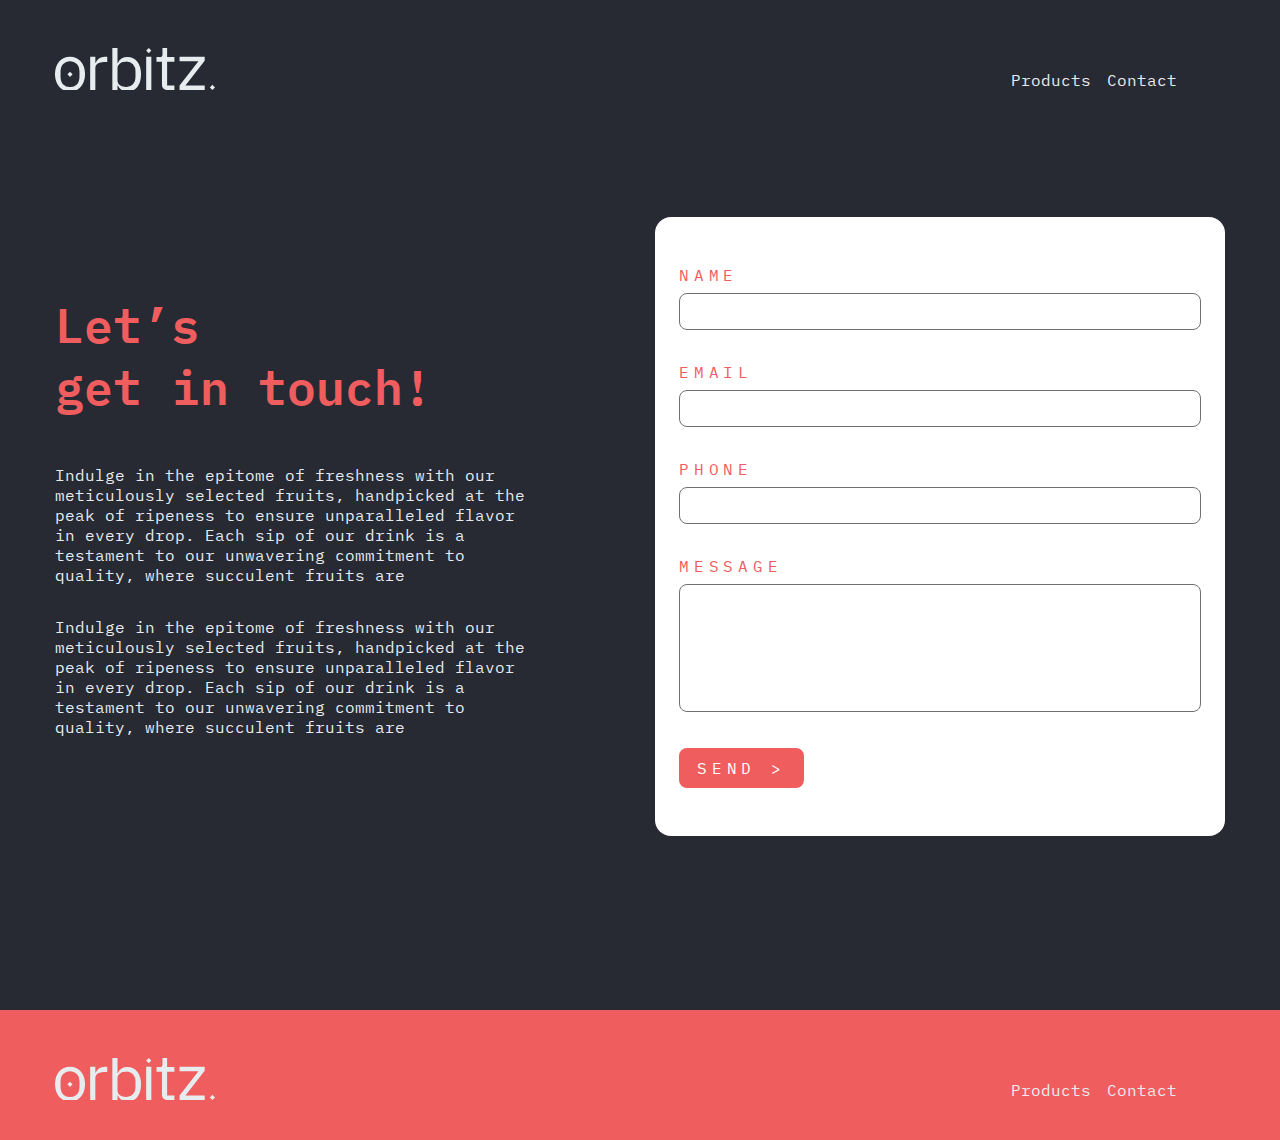
==== contact.html @ cf097d6d "finish html&css for desktop" ====
<!DOCTYPE html>
<html lang="en">

<head>
    <meta charset="UTF-8">
    <meta name="viewport" content="width=device-width, initial-scale=1.0">
    <link rel="stylesheet" href="css/main.css">
    <link rel="stylesheet" href="css/grid.css">
    <link rel="preconnect" href="https://fonts.googleapis.com">
    <link rel="preconnect" href="https://fonts.gstatic.com" crossorigin>
    <link
        href="https://fonts.googleapis.com/css2?family=IBM+Plex+Mono:ital,wght@0,100;0,200;0,300;0,400;0,500;0,600;0,700;1,100;1,200;1,300;1,400;1,500;1,600;1,700&family=Mooli&family=Poppins:ital,wght@0,100;0,200;0,300;0,400;0,500;0,600;0,700;0,800;0,900;1,100;1,200;1,300;1,400;1,500;1,600;1,700;1,800;1,900&display=swap"
        rel="stylesheet">
    <link rel="preconnect" href="https://fonts.googleapis.com">
    <link rel="preconnect" href="https://fonts.gstatic.com" crossorigin>
    <link
        href="https://fonts.googleapis.com/css2?family=IBM+Plex+Mono:ital,wght@0,100;0,200;0,300;0,400;0,500;0,600;0,700;1,100;1,200;1,300;1,400;1,500;1,600;1,700&family=Mooli&family=Poppins:ital,wght@0,100;0,200;0,300;0,400;0,500;0,600;0,700;0,800;0,900;1,100;1,200;1,300;1,400;1,500;1,600;1,700;1,800;1,900&display=swap"
        rel="stylesheet">
    <title>Contact</title>
</head>

<body>
    <div>
        <header id="main-header-product">
            <div class="grid-con">
                <div id="logo" class="l-col-span-full l-col-start-1 l-col-end-4">
                    <a href="index.html"><img src="img/logo.svg" alt="logo"></a>
                </div>

                <nav id="main-nav" class="l-col-span-full l-col-start-10 l-col-end-13">
                    <div id="burger-con">
                        <ul>
                            <li>
                                <a href="product.html" class="menu">Products</a>
                            </li>

                            <li>
                                <a href="contact.html" class="menu">Contact</a>
                            </li>
                        </ul>
                    </div>
                </nav>
            </div>
        </header>
    </div>

    <section id="contact-des">
        <div class="grid-con">
            <h2 class="l-col-start-1 l-col-end-6" id="contact-page-head">Let’s<br>
                get in touch!</h2>

            <p class="l-col-start-1 l-col-end-6 contact-page-des">
                Indulge in the epitome of freshness with our meticulously selected fruits, handpicked at the peak of
                ripeness to ensure unparalleled flavor in every drop. Each sip of our drink is a testament to our
                unwavering commitment to quality, where succulent fruits are
            </p>

            <p class="l-col-start-1 l-col-end-6 contact-page-des">
                Indulge in the epitome of freshness with our meticulously selected fruits, handpicked at the peak of
                ripeness to ensure unparalleled flavor in every drop. Each sip of our drink is a testament to our
                unwavering commitment to quality, where succulent fruits are
            </p>

            <div class="l-col-start-7 l-col-end-13" id="contact-form-contact">
                <form>
                    <div>
                        <label for="name">Name</label>
                        <input type="text" id="name" name="name" required>
                    </div>

                    <div>
                        <label for="email">Email</label>
                        <input type="email" id="email" name="email" required>
                    </div>

                    <div>
                        <label for="phone">Phone</label>
                        <input type="phone" id="phone" name="phone" required>
                    </div>

                    <div>
                        <label for="message">Message</label>
                        <textarea type="message" id="message" name="message" required></textarea>
                    </div>
                    <button type="submit" class="animate-button">
                        Send >
                    </button>
                </form>
            </div>
        </div>
    </section>

    <footer>
        <div id="footer" class="grid-con">
            <div id="logo" class="l-col-span-full l-col-start-1 l-col-end-4">
                <a href="index.html"><img src="img/logo.svg" alt="logo"></a>
            </div>

            <nav id="main-nav" class="l-col-start-10 l-col-end-13">
                <div id="burger-con">
                    <ul>
                        <li>
                            <a href="product.html" class="menu">Products</a>
                        </li>

                        <li>
                            <a href="contact.html" class="menu">Contact</a>
                        </li>
                    </ul>
                </div>
            </nav>
        </div>
    </footer>
</body>
<script src="js/main.js"></script>

</html>
---- css/main.css ----
:root {
    --main-orange: #F05D5E;
    --light-blue: #E7ECEF;
    --bg-black: #272933;
    --white: #ffffff;
}

h1 {
    font: normal var(--unnamed-font-weight-600) var(--unnamed-font-size-128)/128px var(--unnamed-font-family-poppins);
    letter-spacing: var(--unnamed-character-spacing-0);
    color: var(--bg-black);
    text-align: center;
    font: normal 400 128px/128px Poppins;
    letter-spacing: 0px;
    text-transform: uppercase;
}

.italic-bold {
    font: italic normal var(--unnamed-font-weight-600) var(--unnamed-font-size-128)/128px var(--unnamed-font-family-poppins);
    letter-spacing: var(--unnamed-character-spacing-0);
    color: var(--light-blue);
    text-align: center;
    font: italic normal 600 128px/128px Poppins;
    letter-spacing: 0px;
    text-transform: uppercase;
}

h2 {
    text-align: left;
    font: normal normal 600 48px/62px IBM Plex Mono;
    letter-spacing: 0px;
    color: var(--main-orange);
    margin-top: 72px;
}

h3 {
    text-align: left;
    font: normal normal 600 32px/42px IBM Plex Mono;
    letter-spacing: 0px;
    margin-bottom: 24px;
    color: var(--main-orange);
}

h4 {
    text-align: center;
    font: normal normal 400 24px/32px IBM Plex Mono;
    letter-spacing: 0px;
    color: var(--light-blue);
}

h5 {
    text-align: center;
    font: normal normal 400 16px/20px IBM Plex Mono;
    letter-spacing: 4.8px;
    color: var(--light-blue);
    text-transform: uppercase;
}

p {
    text-align: left;
    font: normal normal 400 16px/20px IBM Plex Mono;
    letter-spacing: 0px;
    line-height: 20px;
    color: var(--light-blue);
}

#contact-head {
    text-align: center;
    font: normal normal 600 48px/62px IBM Plex Mono;
    letter-spacing: 0px;
    color: var(--light-blue);
    margin-top: 72px;
    margin-bottom: 24px;
}

#main-nav {
    margin-top: 54px;
    margin-bottom: 24px;
}

#logo {
    margin-top: 48px;
    margin-bottom: 24px;
}

.menu {
    color: var(--light-bg);
    text-align: center;
    font: normal normal normal 16px/20px IBM Plex Mono;
    letter-spacing: 0px;
    color: var(--light-blue);
    text-transform: none;
    margin-left: 16px;
}

#main-header {
   background-color: rgba(255, 255, 255, 0.001);
    /* background-color: rgba(240, 93, 94, 1); */
    margin-bottom: -128px;
    backdrop-filter: blur(8px);
    position: fixed;
    top: 0;
    z-index: 1000;
    width: 100%;
}

footer {
    background-color: var(--main-orange);
}

#footer {
    background-color: var(--main-orange);
     /* background-color: rgba(240, 93, 94, 1); */
     margin-bottom: -128px;
     top: 0;
     z-index: 1000;
     width: 100%;
     justify-content: center;
 }

#main-header-product {
    background-color: var(--bg-black);
    margin-bottom: 72px;
}

ul {
    display: flex;
}

li {
    list-style-type: none;
}

a:link {
    text-decoration: none;
}

a:visited {
    text-decoration: none;
}

a:hover {
    text-decoration: none;
}

a:active {
    text-decoration: none;
}


body {
    background-color: var(--bg-black);
}

#hero {
    background-color: var(--main-orange);
    height: 96vh;
    width: 100vw;
    padding-top: 160px;
}

#hero-text {
    position: relative;
    /* margin-top: 128px; */
    justify-content: center;
    width: 100vw;
}

#hero-img {
    position: absolute;
    margin-top: -192px;
    justify-content: center;
    width: 100vw;
}

/* ============================================== */
/* Card */
/* ============================================== */

#card-lemon {
    border-radius: 16px;
    background-color: rgba(255, 255, 255, 0.5);
    background-position: 0px 98px;
    position: relative;
    height: 286px;
    margin-top: 72px;
    transition: .3s ease-in-out;
}

#card-lemon:hover img {
    transform: scale(1.1);
    transition: .3s ease-in-out;
}

#card-lemon:hover h4 {
    transform: translate3d(0, 10px, 0);
    transition: .3s ease-in-out;
}

#card-lemon2 {
    border-radius: 16px;
    background-color: rgba(255, 255, 255, 0.5);
    background-position: 0px 98px;
    position: relative;
    height: 372px;
    margin-top: 72px;
    justify-content: center; /* Horizontally center the content */
    align-items: center;
}

.card-2 {
    border-radius: 16px;
    background-color: rgba(255, 255, 255, 0.5);
    background-position: 0px 128px;
    position: relative;
    height: 286px;
    margin-top: 72px;
}


.card-products {
    border-radius: 16px;
    background-color: rgba(255, 255, 255, 0.5);
    background-position: 0px 98px;
    position: relative;
    height: 286px;
    margin-top: 72px;

}

#card-lemon img {
    position: absolute;
    margin-top: -100px;
    z-index: 1;
}

#card-lemon2 img {
    position: absolute;
    margin-top: -128px;
    z-index: 1;
}

#card-strawberry {
    border-radius: 16px;
    background-color: rgba(255, 255, 255, 0.5);
}

#card-grape {
    border-radius: 16px;
    background-color: rgba(255, 255, 255, 0.5);
}

.card-head {
    margin-bottom: 32px;
    margin-top: 222px;
}

@media screen and (max-width: 1199px) { 
    .card-head {
        margin-top: 122px;
    }
}

@media screen and (max-width: 767px) {
    
}

.card-head2 {
    margin-top: 232px;
}

.card-product-des {
    text-align: center;
    padding-left: 16px;
    padding-right: 16px;
    margin-top: 24px;
}

.card-head-product {
    margin-bottom: 32px;
    margin-top: 254px;
}

.card-img {
    margin-bottom: 24px;
    margin-top: 24px;
}

/* ============================================== */
/* Contact */
/* ============================================== */

#contact-form-landing {
    border-radius: 16px;
    background-color: #ffffff;
    padding: 48px 24px;
    margin-bottom: 72px;
}

#contact {
    background-color: var(--main-orange);
}

input[type="text"] {
    width: 100%;
    padding: 10px;
    border-radius: 8px;
    border: 1px solid #707070;
    outline: none;
    margin-bottom: 32px;
    margin-top: 8px;
}

input[type="phone"] {
    width: 100%;
    padding: 10px;
    border-radius: 8px;
    border: 1px solid #707070;
    outline: none;
    margin-bottom: 32px;
    margin-top: 8px;
}

input[type="email"] {
    width: 100%;
    padding: 10px;
    border-radius: 8px;
    border: 1px solid #707070;
    outline: none;
    margin-bottom: 32px;
    margin-top: 8px;
}

textarea {
    width: 100%;
    height: 128px;
    padding: 10px;
    border-radius: 8px;
    border: 1px solid #707070;
    outline: none;
    margin-bottom: 32px;
    margin-top: 8px;
    resize: none;
}

label {
    text-align: center;
    font: normal normal 400 16px/20px IBM Plex Mono;
    letter-spacing: 4.8px;
    color: var(--main-orange);
    text-transform: uppercase;
}

#about {
    margin-top: 200px;
    padding-top: 128px;
}

#about-head {
    margin-bottom: 32px;
    margin-top: 128px;
}

#about-des {
    margin-bottom: 48px;
}

#more-products {
    margin-top: 48px;
    margin-bottom: 128px;
}

#see-more {
    margin-top: 48px;
    margin-bottom: 128px;
}

.video {
    border-radius: 16px;
}

#video {
    margin-top: 128px;
    margin-bottom: 128px;
}

#video-head {
    margin-top: 24px;
}

#video-des {
    margin-top: 24px;
}

#blog-head {
    margin-bottom: 32px;
}

.blogs-card {
    height: 350px;
    background-image: url(/img/blog-cover.png);
    border-radius: 16px;
}

.blog-name {
    color: #ffffff;
    text-align: right;
    margin-top: 284px;
    margin-right: 24px;
}

#cta-card {
    padding: 32px 48px;
    background-color: var(--light-blue);
    border-radius: 16px;
    margin-bottom: 128px;
    background-image: url("../img/cta-cans-2.png");
    background-position: center right;
    background-repeat: no-repeat;
}

#cta-head {
    margin-bottom: 16px;
}

#cta-des {
    color: var(--bg-black);
    margin-bottom: 24px;
}

#cta-bg img {
    margin-top: -232px;
    margin-bottom: -1000px;
}

#product-page-head {
    margin-bottom: 72px;
}

#fruit-pic {
    margin-top: 72px;
}

#fruit-des {
    padding: 48px 32px;
    background-color: var(--main-orange);
    border-radius: 16px;
    margin-top: 32px;
    margin-bottom: 128px;
}

#fruit-head {
    text-align: center;
    color: #ffffff;
    margin-bottom: 32px;
}

#fruit-p {
    text-align: center;
}

#contact-des {
    margin-top: -72px;
    margin-bottom: 102px;
}

#contact-page-head {
    margin-top: 163px;
    margin-bottom: 48px;
}

.contact-page-des {
    margin-bottom: 32px;
}

#contact-form-contact {
    border-radius: 16px;
    background-color: #ffffff;
    padding: 48px 24px;
    margin-bottom: 72px;
    margin-top: -400px;
}


.animate-button {
    padding: 8px 16px;
    font-size: 16px;
    font: normal normal 400 16px/20px IBM Plex Mono;
    text-transform: uppercase ;
    letter-spacing: 4.8px;
    background-color: var(--main-orange);
    color: #fff;
    border: 2px solid;
    border-color: var(--main-orange);
    border-radius: 8px;
    cursor: pointer;
    transition: background-color 0.5s ease, padding 0.5s ease;
}

.animate-button:hover {
    padding: 8px 24px;
    font-size: 16px;
    font: normal normal 400 16px/20px IBM Plex Mono;
    text-transform: uppercase ;
    letter-spacing: 4.8px;
    background-color: var(--white);
    color: var(--main-orange);
    border: 2px solid;
    border-color: var(--main-orange);
    border-radius: 8px;
    cursor: pointer;
    transition: background-color 0.5s ease;
}

@keyframes pulse {
    0% { transform: scale(1); }
    50% { transform: scale(1.1); }
    100% { transform: scale(1); }
}

.pulse {
    animation-name: pulse;
    animation-duration: 2s;
    animation-iteration-count: infinite; /* Make the animation repeat infinitely */
}

#products2 {
    margin-top: 72px;
}

#product-list {
    padding-top: 180px;
}
---- css/grid.css ----
/* Tailwind and Bootstrap use px for media queries, with foundation using em
for this library we will stick with pixels */

/* ---General rules - scales images, videos to size of container--- */
img, embed, object, video, picture {
  max-width: 100%; 
}

/* ---Change the way the box model works, tells the browser to account for any border and padding in the values you specify for an element's width and height.--- */

html {
  box-sizing: border-box; 
}

*, *::before, *::after {
  box-sizing: inherit; 
}

/* ---Mini CSS reset--- */

body, p, h1, h2, h3, h4, h5 {
   margin: 0px; 
   padding: 0px;
}

/* ---Utility Classes--- */

.hidden {
   display: none;
}

.box {
   background-color: powderblue;
   color: rgb(27, 27, 27);
   border-radius: 5px;
   padding: 20px;
   text-align: center;
   margin-top: 10px;
   margin-bottom:10px;
 }



/* ---Mobile Library Grid Styles--- */

.full-width-grid-con {
   /* set this container as a grid, with 3 columns
   the other grid will sit in the middle column, this allows for overlapping content */
   display: grid; 
	grid-template-columns: 1fr minmax(0, 1200px) 1fr;  
}

 .grid-con { 
   display: grid;
   grid-template-columns: repeat(4, minmax(0, 1fr));
   grid-column-gap: 30px;
   max-width: 1200px;
   margin: 0 auto;
   padding-left: 15px;
   padding-right: 15px;
}


.col-span-1	{grid-column: span 1 / span 1;}
.col-span-2	{grid-column: span 2 / span 2;}
.col-span-3	{grid-column: span 3 / span 3;}
.col-span-4	{grid-column: span 4 / span 4;}
.col-span-full {grid-column: 1 / -1;}

.col-start-1	{grid-column-start: 1;}
.col-start-2	{grid-column-start: 2;}
.col-start-3	{grid-column-start: 3;}
.col-start-4	{grid-column-start: 4;}

.col-end-1	{grid-column-end: 1;}
.col-end-2	{grid-column-end: 2;}
.col-end-3	{grid-column-end: 3;}
.col-end-4	{grid-column-end: 4;}
.col-end-5	{grid-column-end: 5;}




/* ---Tablet Library Grid Styles--- */
@media screen and (min-width: 768px) { 
 
   .grid-con { 
      display: grid; 
      grid-template-columns: repeat(12, minmax(0, 1fr));
      grid-column-gap: 30px;
      padding-left: 15px;
      padding-right: 15px;
   }

   .m-col-span-1	{grid-column: span 1 / span 1;}
   .m-col-span-2	{grid-column: span 2 / span 2;}
   .m-col-span-3	{grid-column: span 3 / span 3;}
   .m-col-span-4	{grid-column: span 4 / span 4;}
   .m-col-span-5	{grid-column: span 5 / span 5;}
   .m-col-span-6	{grid-column: span 6 / span 6;}
   .m-col-span-7	{grid-column: span 7 / span 7;}
   .m-col-span-8	{grid-column: span 8 / span 8;}
   .m-col-span-9	{grid-column: span 9 / span 9;}
   .m-col-span-10 {grid-column: span 10 / span 10;}
   .m-col-span-11 {grid-column: span 11 / span 11;}
   .m-col-span-12 {grid-column: span 12 / span 12;}
   .m-col-span-full {grid-column: 1 / -1;}

   .m-col-start-1	{grid-column-start: 1;}
   .m-col-start-2	{grid-column-start: 2;}
   .m-col-start-3	{grid-column-start: 3;}
   .m-col-start-4	{grid-column-start: 4;}
   .m-col-start-5	{grid-column-start: 5;}
   .m-col-start-6	{grid-column-start: 6;}
   .m-col-start-7	{grid-column-start: 7;}
   .m-col-start-8	{grid-column-start: 8;}
   .m-col-start-9	{grid-column-start: 9;}
   .m-col-start-10	{grid-column-start: 10;}
   .m-col-start-11	{grid-column-start: 11;}
   .m-col-start-12	{grid-column-start: 12;}
   .m-col-start-13	{grid-column-start: 13;}

   .m-col-end-1	{grid-column-end: 1;}
   .m-col-end-2	{grid-column-end: 2;}
   .m-col-end-3	{grid-column-end: 3;}
   .m-col-end-4	{grid-column-end: 4;}
   .m-col-end-5	{grid-column-end: 5;}
   .m-col-end-6	{grid-column-end: 6;}
   .m-col-end-7	{grid-column-end: 7;}
   .m-col-end-8	{grid-column-end: 8;}
   .m-col-end-9	{grid-column-end: 9;}
   .m-col-end-10	{grid-column-end: 10;}
   .m-col-end-11	{grid-column-end: 11;}
   .m-col-end-12	{grid-column-end: 12;}
   .m-col-end-13	{grid-column-end: 13;}

}


/* ---Desktop Library Grid Styles--- */

@media screen and (min-width: 1200px) { 

   .grid-con { 
      display: grid; 
      grid-template-columns: repeat(12, minmax(0, 1fr));
      grid-column-gap: 30px;
      padding-left: 15px;
      padding-right: 15px;
      max-width: 1200px;
   }

   .l-col-span-1	{grid-column: span 1 / span 1;}
   .l-col-span-2	{grid-column: span 2 / span 2;}
   .l-col-span-3	{grid-column: span 3 / span 3;}
   .l-col-span-4	{grid-column: span 4 / span 4;}
   .l-col-span-5	{grid-column: span 5 / span 5;}
   .l-col-span-6	{grid-column: span 6 / span 6;}
   .l-col-span-7	{grid-column: span 7 / span 7;}
   .l-col-span-8	{grid-column: span 8 / span 8;}
   .l-col-span-9	{grid-column: span 9 / span 9;}
   .l-col-span-10 {grid-column: span 10 / span 10;}
   .l-col-span-11 {grid-column: span 11 / span 11;}
   .l-col-span-12 {grid-column: span 12 / span 12;}
   .l-col-span-full {grid-column: 1 / -1;}

   .l-col-start-1	{grid-column-start: 1;}
   .l-col-start-2	{grid-column-start: 2;}
   .l-col-start-3	{grid-column-start: 3;}
   .l-col-start-4	{grid-column-start: 4;}
   .l-col-start-5	{grid-column-start: 5;}
   .l-col-start-6	{grid-column-start: 6;}
   .l-col-start-7	{grid-column-start: 7;}
   .l-col-start-8	{grid-column-start: 8;}
   .l-col-start-9	{grid-column-start: 9;}
   .l-col-start-10	{grid-column-start: 10;}
   .l-col-start-11	{grid-column-start: 11;}
   .l-col-start-12	{grid-column-start: 12;}
   .l-col-start-13	{grid-column-start: 13;}

   .l-col-end-1	{grid-column-end: 1;}
   .l-col-end-2	{grid-column-end: 2;}
   .l-col-end-3	{grid-column-end: 3;}
   .l-col-end-4	{grid-column-end: 4;}
   .l-col-end-5	{grid-column-end: 5;}
   .l-col-end-6	{grid-column-end: 6;}
   .l-col-end-7	{grid-column-end: 7;}
   .l-col-end-8	{grid-column-end: 8;}
   .l-col-end-9	{grid-column-end: 9;}
   .l-col-end-10	{grid-column-end: 10;}
   .l-col-end-11	{grid-column-end: 11;}
   .l-col-end-12	{grid-column-end: 12;}
   .l-col-end-13	{grid-column-end: 13;}

}
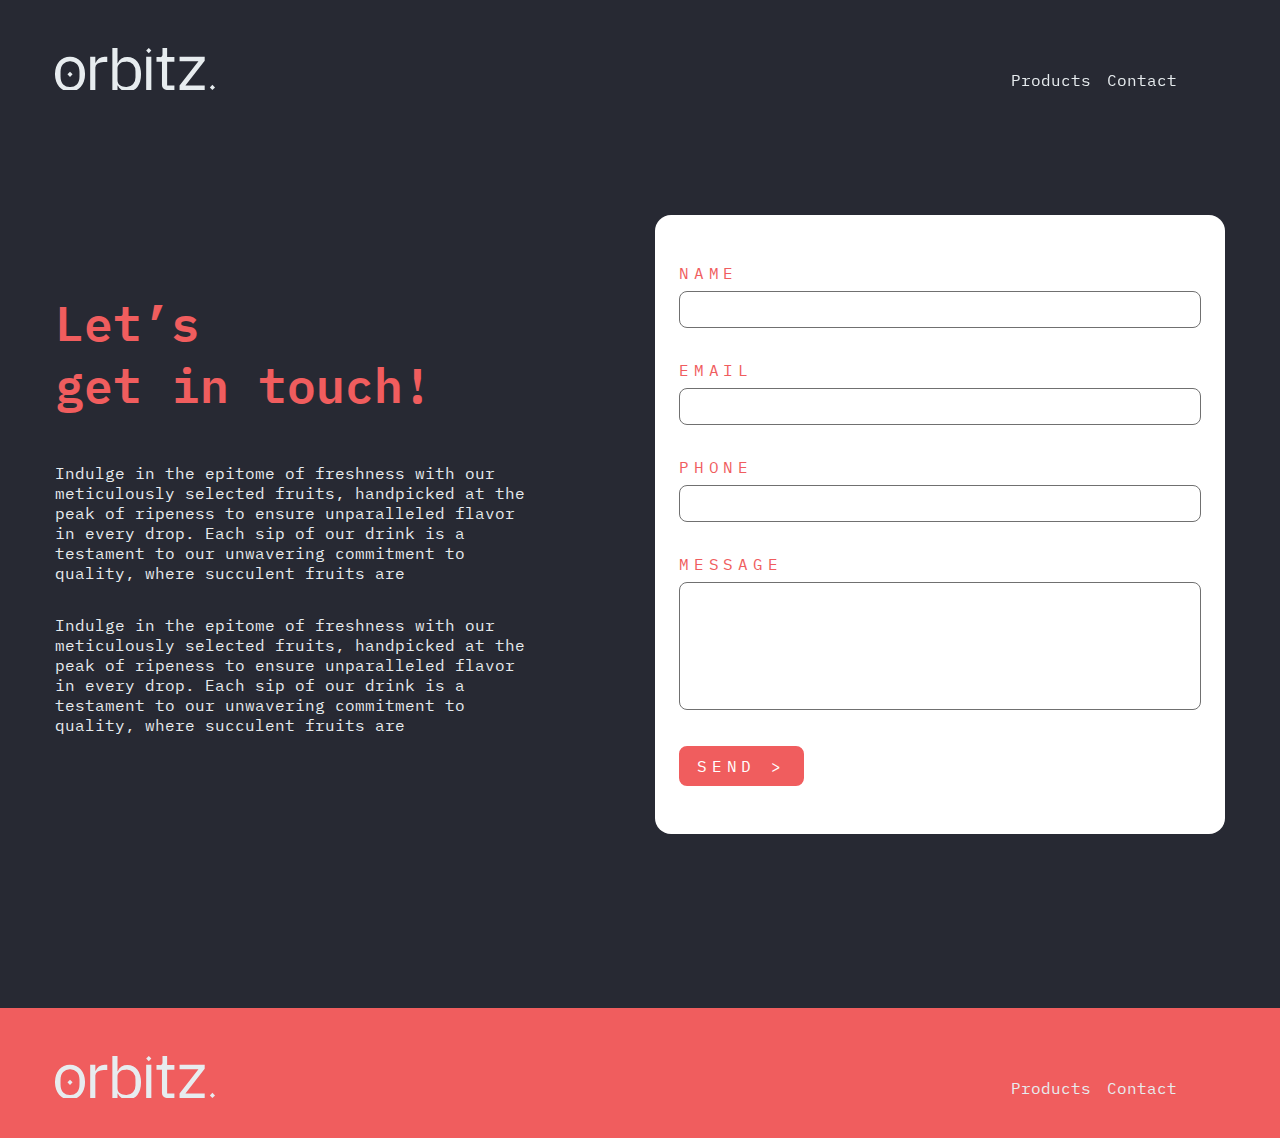
==== commit 9624edf7: "update html and css" ====
--- a/contact.html
+++ b/contact.html
@@ -21,19 +21,19 @@
 
 <body>
     <div>
-        <header id="main-header-product">
+        <header id="main-header">
             <div class="grid-con">
-                <div id="logo" class="l-col-span-full l-col-start-1 l-col-end-4">
+                <div id="logo" class="l-col-span-full l-col-start-1 l-col-end-4 m-col-span-full m-col-start-1 m-col-end-4 col-span-full col-start-1 col-end-3">
                     <a href="index.html"><img src="img/logo.svg" alt="logo"></a>
                 </div>
-
-                <nav id="main-nav" class="l-col-span-full l-col-start-10 l-col-end-13">
+    
+                <nav id="main-nav" class="l-col-start-10 l-col-end-13 m-col-span-full m-col-start-9 m-col-end-13">
                     <div id="burger-con">
                         <ul>
                             <li>
                                 <a href="product.html" class="menu">Products</a>
                             </li>
-
+    
                             <li>
                                 <a href="contact.html" class="menu">Contact</a>
                             </li>
@@ -46,22 +46,22 @@
 
     <section id="contact-des">
         <div class="grid-con">
-            <h2 class="l-col-start-1 l-col-end-6" id="contact-page-head">Let’s<br>
+            <h2 class="l-col-start-1 l-col-end-6 m-col-start-1 m-col-end-13 col-start-1 col-end-5" id="contact-page-head">Let’s<br>
                 get in touch!</h2>
 
-            <p class="l-col-start-1 l-col-end-6 contact-page-des">
+            <p class="l-col-start-1 l-col-end-6 m-col-start-1 m-col-end-13 col-start-1 col-end-5 contact-page-des">
                 Indulge in the epitome of freshness with our meticulously selected fruits, handpicked at the peak of
                 ripeness to ensure unparalleled flavor in every drop. Each sip of our drink is a testament to our
                 unwavering commitment to quality, where succulent fruits are
             </p>
 
-            <p class="l-col-start-1 l-col-end-6 contact-page-des">
+            <p class="l-col-start-1 l-col-end-6 m-col-start-1 m-col-end-13 col-start-1 col-end-5 contact-page-des">
                 Indulge in the epitome of freshness with our meticulously selected fruits, handpicked at the peak of
                 ripeness to ensure unparalleled flavor in every drop. Each sip of our drink is a testament to our
                 unwavering commitment to quality, where succulent fruits are
             </p>
 
-            <div class="l-col-start-7 l-col-end-13" id="contact-form-contact">
+            <div class="l-col-start-7 l-col-end-13 m-col-start-1 m-col-end-13 col-start-1 col-end-5" id="contact-form-contact">
                 <form>
                     <div>
                         <label for="name">Name</label>
@@ -92,11 +92,11 @@
 
     <footer>
         <div id="footer" class="grid-con">
-            <div id="logo" class="l-col-span-full l-col-start-1 l-col-end-4">
+            <div id="logo" class="l-col-span-full l-col-start-1 l-col-end-4 m-col-span-full m-col-start-1 m-col-end-4 col-start-1 col-end-5">
                 <a href="index.html"><img src="img/logo.svg" alt="logo"></a>
             </div>
 
-            <nav id="main-nav" class="l-col-start-10 l-col-end-13">
+            <nav id="main-nav" class="l-col-start-10 l-col-end-13 m-col-span-full m-col-start-9 m-col-end-13 col-start-1 col-end-5">
                 <div id="burger-con">
                     <ul>
                         <li>
--- a/css/main.css
+++ b/css/main.css
@@ -25,6 +25,30 @@
     text-transform: uppercase;
 }
 
+@media screen and (max-width: 1199px) {
+    .italic-bold {
+        font: italic normal var(--unnamed-font-weight-600) var(--unnamed-font-size-128)/128px var(--unnamed-font-family-poppins);
+        letter-spacing: var(--unnamed-character-spacing-0);
+        color: var(--light-blue);
+        text-align: center;
+        font: italic normal 600 72px/72px Poppins;
+        letter-spacing: 0px;
+        text-transform: uppercase;
+    }
+}
+
+@media screen and (max-width: 767px) {
+    .italic-bold {
+        font: italic normal var(--unnamed-font-weight-600) var(--unnamed-font-size-128)/128px var(--unnamed-font-family-poppins);
+        letter-spacing: var(--unnamed-character-spacing-0);
+        color: var(--light-blue);
+        text-align: center;
+        font: italic normal 600 48px/48px Poppins;
+        letter-spacing: 0px;
+        text-transform: uppercase;
+    }
+}
+
 h2 {
     text-align: left;
     font: normal normal 600 48px/62px IBM Plex Mono;
@@ -73,15 +97,69 @@
     margin-bottom: 24px;
 }
 
+@media screen and (max-width: 767px) {
+    #contact-head {
+        text-align: center;
+        font: normal normal 600 24px/24px IBM Plex Mono;
+        letter-spacing: 0px;
+        color: var(--light-blue);
+        margin-top: 48px;
+        margin-bottom: 32px;
+    }
+}
+
 #main-nav {
     margin-top: 54px;
     margin-bottom: 24px;
 }
 
+@media screen and (max-width: 767px) {
+    footer #main-nav {
+        margin-top: 54px;
+        margin-bottom: 24px;
+
+    }
+}
+
+@media screen and (max-width: 767px) {
+    footer #burger-con {
+        margin: 0 auto;
+    }
+}
+
+
+@media screen and (max-width: 767px) {
+    footer #main-nav ul {
+        display: flex;
+        flex-direction: column;
+        text-align: center;
+    }
+}
+
 #logo {
     margin-top: 48px;
     margin-bottom: 24px;
 }
+
+@media screen and (max-width: 767px) {
+    footer #logo {
+        margin: 48px auto;
+    }
+}
+
+@media screen and (max-width: 767px) {
+    footer .menu {
+        color: var(--light-bg);
+        text-align: center;
+        font: normal normal normal 16px/20px IBM Plex Mono;
+        letter-spacing: 0px;
+        color: var(--light-blue);
+        text-transform: none;
+        margin: 16px;
+        margin-bottom: 32px;
+    }
+}
+
 
 .menu {
     color: var(--light-bg);
@@ -94,7 +172,7 @@
 }
 
 #main-header {
-   background-color: rgba(255, 255, 255, 0.001);
+    background-color: rgba(255, 255, 255, 0.001);
     /* background-color: rgba(240, 93, 94, 1); */
     margin-bottom: -128px;
     backdrop-filter: blur(8px);
@@ -110,13 +188,13 @@
 
 #footer {
     background-color: var(--main-orange);
-     /* background-color: rgba(240, 93, 94, 1); */
-     margin-bottom: -128px;
-     top: 0;
-     z-index: 1000;
-     width: 100%;
-     justify-content: center;
- }
+    /* background-color: rgba(240, 93, 94, 1); */
+    margin-bottom: -128px;
+    top: 0;
+    z-index: 1000;
+    width: 100%;
+    justify-content: center;
+}
 
 #main-header-product {
     background-color: var(--bg-black);
@@ -127,8 +205,28 @@
     display: flex;
 }
 
+@media screen and (max-width: 767px) {
+    footer ul {
+        display: flex;
+        margin: 0 auto;
+        padding: 40px;
+        margin-top: -128px;
+    }
+
+}
+
 li {
     list-style-type: none;
+}
+
+@media screen and (max-width: 767px) {
+    footer li {
+        display: flex;
+        margin: 0 auto;
+        padding: 16px;
+        height: 24px;
+    }
+
 }
 
 a:link {
@@ -166,11 +264,61 @@
     width: 100vw;
 }
 
+@media screen and (max-width: 1199px) {
+    #hero-text {
+        position: relative;
+        /* margin-top: 128px; */
+        justify-content: center;
+        width: 100vw;
+        font: normal var(--unnamed-font-weight-600) var(--unnamed-font-size-128)/128px var(--unnamed-font-family-poppins);
+        letter-spacing: var(--unnamed-character-spacing-0);
+        color: var(--bg-black);
+        text-align: center;
+        font: normal 400 72px/72px Poppins;
+        letter-spacing: 0px;
+        text-transform: uppercase;
+    }
+}
+
+@media screen and (max-width: 767px) {
+    #hero-text {
+        position: relative;
+        /* margin-top: 128px; */
+        justify-content: center;
+        width: 100vw;
+        font: normal var(--unnamed-font-weight-600) var(--unnamed-font-size-128)/128px var(--unnamed-font-family-poppins);
+        letter-spacing: var(--unnamed-character-spacing-0);
+        color: var(--bg-black);
+        text-align: center;
+        font: normal 400 48px/48px Poppins;
+        letter-spacing: 0px;
+        text-transform: uppercase;
+    }
+}
+
 #hero-img {
     position: absolute;
     margin-top: -192px;
     justify-content: center;
     width: 100vw;
+}
+
+@media screen and (max-width: 1199px) {
+    #hero-img {
+        position: absolute;
+        margin-top: 24px;
+        justify-content: center;
+        scale: 1;
+    }
+}
+
+@media screen and (max-width: 767px) {
+    #hero-img {
+        position: absolute;
+        margin-top: 0px;
+        justify-content: center;
+        scale: 1;
+    }
 }
 
 /* ============================================== */
@@ -197,6 +345,29 @@
     transition: .3s ease-in-out;
 }
 
+@media screen and (max-width: 1199px) {
+    #card-lemon {
+        border-radius: 16px;
+        background-color: rgba(255, 255, 255, 0.5);
+        background-position: 0px 98px;
+        position: relative;
+        height: 208px;
+        margin-top: 72px;
+    }
+}
+
+@media screen and (max-width: 767px) {
+    #card-lemon {
+        border-radius: 16px;
+        background-color: rgba(255, 255, 255, 0.5);
+        background-position: 0px 98px;
+        position: relative;
+        height: 279px;
+        margin-top: 72px;
+        margin-bottom: 48px;
+    }
+}
+
 #card-lemon2 {
     border-radius: 16px;
     background-color: rgba(255, 255, 255, 0.5);
@@ -204,8 +375,37 @@
     position: relative;
     height: 372px;
     margin-top: 72px;
-    justify-content: center; /* Horizontally center the content */
+    justify-content: center;
+    /* Horizontally center the content */
     align-items: center;
+}
+
+@media screen and (max-width: 1199px) {
+    #card-lemon2 {
+        border-radius: 16px;
+        background-color: rgba(255, 255, 255, 0.5);
+        background-position: 0px 98px;
+        position: relative;
+        height: 340px;
+        margin-top: 72px;
+        justify-content: center;
+        /* Horizontally center the content */
+        align-items: center;
+    }
+}
+
+@media screen and (max-width: 767px) {
+    #card-lemon2 {
+        border-radius: 16px;
+        background-color: rgba(255, 255, 255, 0.5);
+        background-position: 0px 98px;
+        position: relative;
+        height: 405px;
+        margin-top: 176px;
+        justify-content: center;
+        /* Horizontally center the content */
+        align-items: center;
+    }
 }
 
 .card-2 {
@@ -255,25 +455,58 @@
     margin-top: 222px;
 }
 
-@media screen and (max-width: 1199px) { 
+@media screen and (max-width: 1199px) {
     .card-head {
-        margin-top: 122px;
-    }
-}
-
-@media screen and (max-width: 767px) {
-    
+        margin-top: 96px;
+    }
+}
+
+@media screen and (max-width: 767px) {
+    .card-head {
+        margin-top: 216px;
+    }
 }
 
 .card-head2 {
     margin-top: 232px;
+    height: 64px;
+}
+
+@media screen and (max-width: 1199px) {
+    .card-head2 {
+        margin-top: 128px;
+    }
+}
+
+@media screen and (max-width: 767px) {
+    .card-head2 {
+        margin-top: 237px;
+    }
 }
 
 .card-product-des {
     text-align: center;
     padding-left: 16px;
     padding-right: 16px;
-    margin-top: 24px;
+    margin-top: 0px;
+}
+
+@media screen and (max-width: 1199px) {
+    .card-product-des {
+        text-align: center;
+        padding-left: 16px;
+        padding-right: 16px;
+        margin-top: 24px;
+    }
+}
+
+@media screen and (max-width: 767px) {
+    .card-product-des {
+        text-align: center;
+        padding-left: 16px;
+        padding-right: 16px;
+        margin-top: 8px;
+    }
 }
 
 .card-head-product {
@@ -286,6 +519,18 @@
     margin-top: 24px;
 }
 
+@media screen and (max-width: 1199px) {
+    .card-img {
+        margin-top: 24px;
+    }
+}
+
+@media screen and (max-width: 767px) {
+    .card-img {
+        margin-top: 48px;
+    }
+}
+
 /* ============================================== */
 /* Contact */
 /* ============================================== */
@@ -299,6 +544,12 @@
 
 #contact {
     background-color: var(--main-orange);
+}
+
+@media screen and (max-width: 1199px) {
+    #contact img {
+        display: none;
+    }
 }
 
 input[type="text"] {
@@ -351,18 +602,51 @@
     text-transform: uppercase;
 }
 
+/* ============================================== */
+/* About */
+/* ============================================== */
+
 #about {
     margin-top: 200px;
     padding-top: 128px;
 }
 
+@media screen and (max-width: 1199px) {
+    #about {
+        margin-top: -129px;
+        padding-top: 48px;
+    }
+}
+
 #about-head {
     margin-bottom: 32px;
     margin-top: 128px;
 }
 
+@media screen and (max-width: 767px) {
+    #about-head {
+        margin-bottom: 16px;
+        margin-top: 128px;
+        font-size: 24px;
+        text-align: center;
+    }
+}
+
 #about-des {
     margin-bottom: 48px;
+}
+
+@media screen and (max-width: 767px) {
+    #about-des {
+        margin-bottom: 48px;
+        text-align: center;
+    }
+}
+
+@media screen and (max-width: 1199px) {
+    #about-des {
+        margin-bottom: 72px;
+    }
 }
 
 #more-products {
@@ -370,10 +654,16 @@
     margin-bottom: 128px;
 }
 
-#see-more {
-    margin-top: 48px;
-    margin-bottom: 128px;
-}
+@media screen and (max-width: 1199px) {
+    #more-products {
+        margin-top: 48px;
+        margin-bottom: 48px;
+    }
+}
+
+/* ============================================== */
+/* Video */
+/* ============================================== */
 
 .video {
     border-radius: 16px;
@@ -384,21 +674,62 @@
     margin-bottom: 128px;
 }
 
+@media screen and (max-width: 1199px) {
+    #video {
+        margin-top: 48px;
+        margin-bottom: 48px;
+    }
+}
+
 #video-head {
     margin-top: 24px;
 }
 
+@media screen and (max-width: 767px) {
+    #video-head {
+        text-align: center;
+        font: normal normal 600 24px/24px IBM Plex Mono;
+        letter-spacing: 0px;
+        color: var(--main-orange);
+        margin-top: 48px;
+        margin-bottom: 32px;
+    }
+}
+
+
 #video-des {
     margin-top: 24px;
 }
 
+@media screen and (max-width: 767px) {
+    #video-des {
+        text-align: center;
+    }
+}
+
+/* ============================================== */
+/* Blogs */
+/* ============================================== */
+
 #blog-head {
     margin-bottom: 32px;
+}
+
+@media screen and (max-width: 767px) {
+    #blog-head {
+        text-align: center;
+        font: normal normal 600 24px/24px IBM Plex Mono;
+        letter-spacing: 0px;
+        color: var(--main-orange);
+        margin-top: 48px;
+        margin-bottom: 32px;
+    }
 }
 
 .blogs-card {
     height: 350px;
     background-image: url(/img/blog-cover.png);
+    background-size: cover;
     border-radius: 16px;
 }
 
@@ -409,6 +740,60 @@
     margin-right: 24px;
 }
 
+#see-more {
+    margin-top: 48px;
+    margin-bottom: 128px;
+}
+
+@media screen and (max-width: 1199px) {
+    .blogs-card {
+        height: 192px;
+        background-image: url(/img/blog-cover.png);
+        background-size: cover;
+        border-radius: 16px;
+    }
+
+    .blog-name {
+        color: #ffffff;
+        font-size: 16px;
+        text-align: right;
+        margin-top: 144px;
+        margin-right: 24px;
+    }
+
+    #see-more {
+        margin-top: 48px;
+        margin-bottom: 48px;
+    }
+}
+
+@media screen and (max-width: 767px) {
+    .blogs-card {
+        height: 350px;
+        background-image: url(/img/blog-cover.png);
+        background-size: cover;
+        border-radius: 16px;
+        margin-bottom: 48px;
+    }
+
+    .blog-name {
+        color: #ffffff;
+        font-size: 24px;
+        text-align: right;
+        margin-top: 296px;
+        margin-right: 24px;
+    }
+
+    #see-more {
+        margin-top: 24px;
+        margin-bottom: 48px;
+    }
+}
+
+/* ============================================== */
+/* CTA */
+/* ============================================== */
+
 #cta-card {
     padding: 32px 48px;
     background-color: var(--light-blue);
@@ -433,8 +818,81 @@
     margin-bottom: -1000px;
 }
 
+@media screen and (max-width: 1199px) {
+    #cta-card {
+        padding: 24px 30px;
+        background-color: var(--light-blue);
+        border-radius: 16px;
+        margin-bottom: 128px;
+        background-image: none;
+        display: flex;
+        justify-content: center;
+        flex-direction: column;
+    }
+
+    #cta-head {
+        margin-bottom: 24px;
+        text-align: center;
+    }
+
+    #cta-des {
+        color: var(--bg-black);
+        margin-bottom: 24px;
+        text-align: center;
+    }
+
+    #contact-us-button {
+        width: 174px;
+        margin: 0 auto;
+        padding: 16px 8px;
+    }
+}
+
+@media screen and (max-width: 767px) {
+    #cta-card {
+        padding: 24px 30px;
+        background-color: var(--light-blue);
+        border-radius: 16px;
+        margin-bottom: 128px;
+        background-image: none;
+        display: flex;
+        justify-content: center;
+        flex-direction: column;
+    }
+
+    #cta-head {
+        margin-bottom: 24px;
+        text-align: center;
+        font-size: 32px;
+    }
+
+    #cta-des {
+        color: var(--bg-black);
+        margin-bottom: 24px;
+        text-align: center;
+    }
+
+    #contact-us-button {
+        width: 174px;
+        margin: 0 auto;
+        padding: 16px 8px;
+    }
+}
+
+/* ============================================== */
+/* Products page */
+/* ============================================== */
+
 #product-page-head {
     margin-bottom: 72px;
+}
+
+@media screen and (max-width: 767px) {
+    #product-page-head {
+        margin-bottom: -72px;
+        font-size: 32px;
+        text-align: center;
+    }
 }
 
 #fruit-pic {
@@ -460,7 +918,7 @@
 }
 
 #contact-des {
-    margin-top: -72px;
+    margin-top: 128px;
     margin-bottom: 102px;
 }
 
@@ -469,8 +927,29 @@
     margin-bottom: 48px;
 }
 
+@media screen and (max-width: 1199px) {
+    #contact-page-head {
+        margin-bottom: 48px;
+        margin-top: 48px;
+    }
+}
+
+@media screen and (max-width: 767px) {
+    #contact-page-head {
+        margin-bottom: 48px;
+        margin-top: 48px;
+        font: normal normal 600 32px / 48px IBM Plex Mono;
+    }
+}
+
 .contact-page-des {
     margin-bottom: 32px;
+}
+
+@media screen and (max-width: 1199px) {
+    .contact-page-des {
+        margin-bottom: 32px;
+    }
 }
 
 #contact-form-contact {
@@ -481,12 +960,22 @@
     margin-top: -400px;
 }
 
+@media screen and (max-width: 1199px) {
+    #contact-form-contact {
+        border-radius: 16px;
+        background-color: #ffffff;
+        padding: 48px 24px;
+        margin-bottom: 72px;
+        margin-top: 48px;
+    }
+}
+
 
 .animate-button {
     padding: 8px 16px;
     font-size: 16px;
     font: normal normal 400 16px/20px IBM Plex Mono;
-    text-transform: uppercase ;
+    text-transform: uppercase;
     letter-spacing: 4.8px;
     background-color: var(--main-orange);
     color: #fff;
@@ -501,7 +990,7 @@
     padding: 8px 24px;
     font-size: 16px;
     font: normal normal 400 16px/20px IBM Plex Mono;
-    text-transform: uppercase ;
+    text-transform: uppercase;
     letter-spacing: 4.8px;
     background-color: var(--white);
     color: var(--main-orange);
@@ -513,15 +1002,24 @@
 }
 
 @keyframes pulse {
-    0% { transform: scale(1); }
-    50% { transform: scale(1.1); }
-    100% { transform: scale(1); }
+    0% {
+        transform: scale(1);
+    }
+
+    50% {
+        transform: scale(1.1);
+    }
+
+    100% {
+        transform: scale(1);
+    }
 }
 
 .pulse {
     animation-name: pulse;
     animation-duration: 2s;
-    animation-iteration-count: infinite; /* Make the animation repeat infinitely */
+    animation-iteration-count: infinite;
+    /* Make the animation repeat infinitely */
 }
 
 #products2 {
@@ -530,5 +1028,4 @@
 
 #product-list {
     padding-top: 180px;
-}
-
+}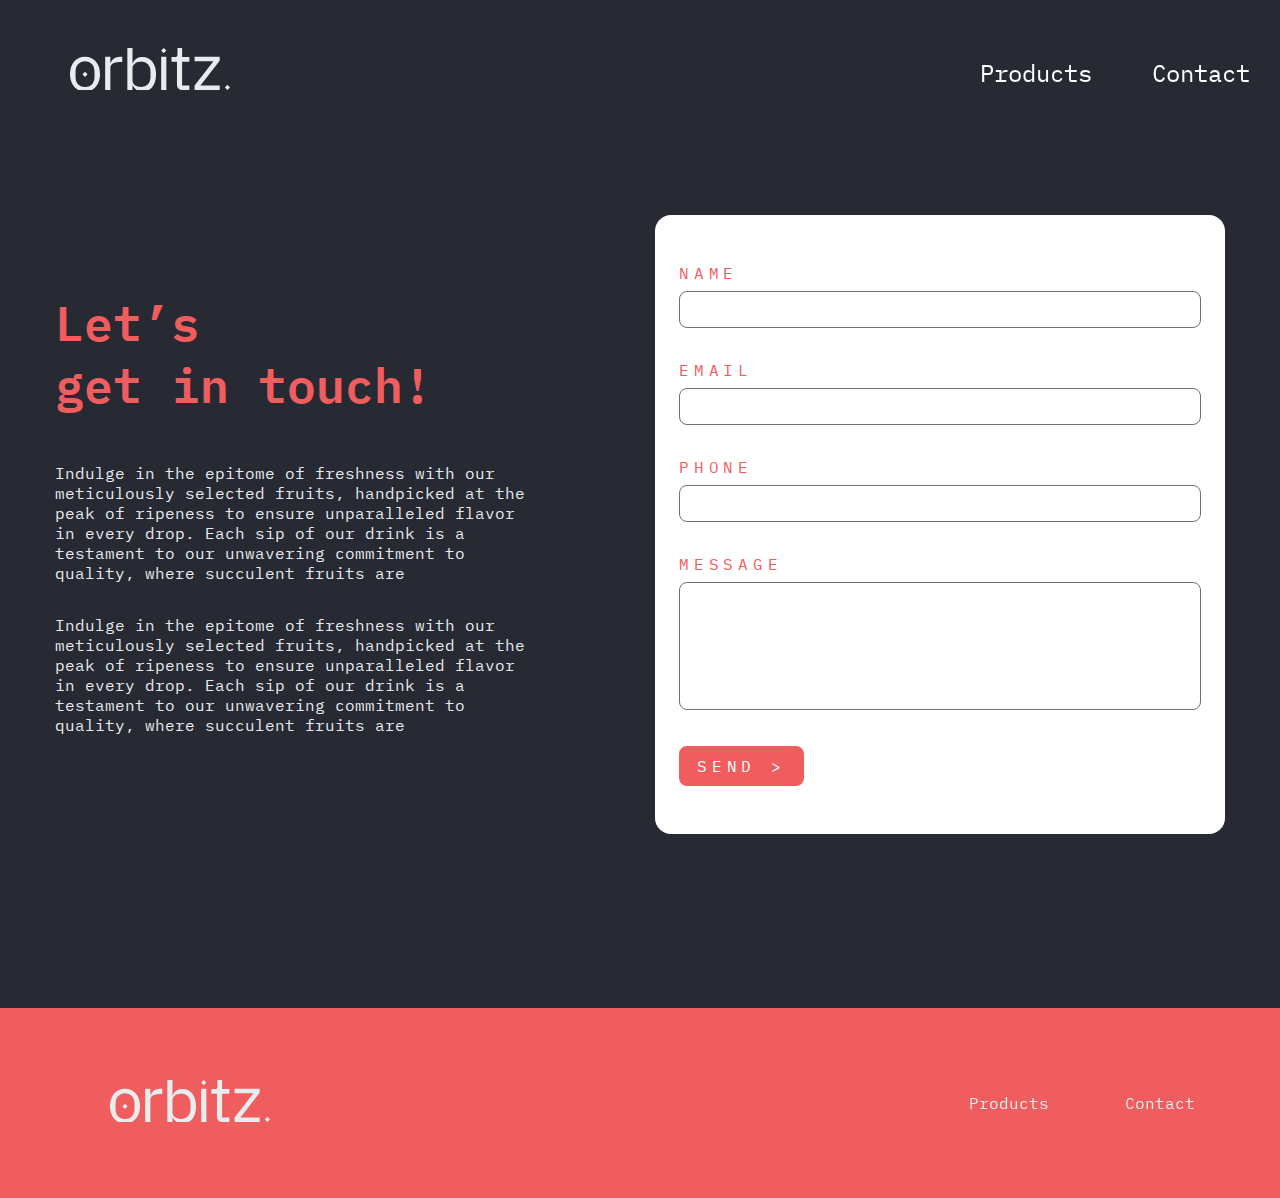
==== commit 467845cd: "Responsive update" ====
--- a/contact.html
+++ b/contact.html
@@ -22,25 +22,19 @@
 <body>
     <div>
         <header id="main-header">
-            <div class="grid-con">
-                <div id="logo" class="l-col-span-full l-col-start-1 l-col-end-4 m-col-span-full m-col-start-1 m-col-end-4 col-span-full col-start-1 col-end-3">
-                    <a href="index.html"><img src="img/logo.svg" alt="logo"></a>
-                </div>
-    
-                <nav id="main-nav" class="l-col-start-10 l-col-end-13 m-col-span-full m-col-start-9 m-col-end-13">
-                    <div id="burger-con">
-                        <ul>
-                            <li>
-                                <a href="product.html" class="menu">Products</a>
-                            </li>
-    
-                            <li>
-                                <a href="contact.html" class="menu">Contact</a>
-                            </li>
-                        </ul>
-                    </div>
-                </nav>
-            </div>
+            <nav>
+                <ul class="sidebar">
+                    <li onclick=hideSidebar()><a href="#"><img src="img/close.svg" alt=""></svg></a></li>
+                    <li><a href="product.html">Products</a></li>
+                    <li><a href="contact.html">Contact</a></li>
+                </ul>
+                <ul>
+                    <li><a href="index.html"><img src="img/logo.svg" alt="" id="logo"></a></li>
+                    <li class="hideOnMobile"><a href="product.html">Products</a></li>
+                    <li class="hideOnMobile"><a href="contact.html">Contact</a></li>
+                    <li class="menu-button" onclick=showSidebar()><a href="#"><img src="img/burger.svg" alt=""></a></li>
+                </ul>
+            </nav>
         </header>
     </div>
 
@@ -112,6 +106,6 @@
         </div>
     </footer>
 </body>
-<script src="js/main.js"></script>
+<script src="js/script.js"></script>
 
 </html>--- a/css/main.css
+++ b/css/main.css
@@ -1,3 +1,5 @@
+
+
 :root {
     --main-orange: #F05D5E;
     --light-blue: #E7ECEF;
@@ -137,8 +139,28 @@
 }
 
 #logo {
-    margin-top: 48px;
+    margin-top: 16px;
     margin-bottom: 24px;
+}
+
+@media screen and (max-width: 1199px) {
+    #logo {
+        margin-top: 16px;
+        margin-bottom: 24px;
+        margin-left: -48px;
+    }
+}
+
+@media screen and (max-width: 767px) {
+    #logo {
+        margin-top: 16px;
+        margin-bottom: 24px;
+        margin-left: -48px;
+    }
+}
+
+footer #logo {
+    margin: 72px auto;
 }
 
 @media screen and (max-width: 767px) {
@@ -173,7 +195,6 @@
 
 #main-header {
     background-color: rgba(255, 255, 255, 0.001);
-    /* background-color: rgba(240, 93, 94, 1); */
     margin-bottom: -128px;
     backdrop-filter: blur(8px);
     position: fixed;
@@ -188,7 +209,6 @@
 
 #footer {
     background-color: var(--main-orange);
-    /* background-color: rgba(240, 93, 94, 1); */
     margin-bottom: -128px;
     top: 0;
     z-index: 1000;
@@ -252,14 +272,13 @@
 
 #hero {
     background-color: var(--main-orange);
-    height: 96vh;
+    height: 100vh;
     width: 100vw;
     padding-top: 160px;
 }
 
 #hero-text {
     position: relative;
-    /* margin-top: 128px; */
     justify-content: center;
     width: 100vw;
 }
@@ -267,7 +286,6 @@
 @media screen and (max-width: 1199px) {
     #hero-text {
         position: relative;
-        /* margin-top: 128px; */
         justify-content: center;
         width: 100vw;
         font: normal var(--unnamed-font-weight-600) var(--unnamed-font-size-128)/128px var(--unnamed-font-family-poppins);
@@ -283,7 +301,6 @@
 @media screen and (max-width: 767px) {
     #hero-text {
         position: relative;
-        /* margin-top: 128px; */
         justify-content: center;
         width: 100vw;
         font: normal var(--unnamed-font-weight-600) var(--unnamed-font-size-128)/128px var(--unnamed-font-family-poppins);
@@ -876,6 +893,20 @@
         width: 174px;
         margin: 0 auto;
         padding: 16px 8px;
+    }
+}
+
+@media screen and (max-width: 1199px) {
+    #contact-button-cta{
+        margin-left: 250px;
+        margin-right: 250px;
+    }
+}
+
+@media screen and (max-width: 767px) {
+    #contact-button-cta{
+        margin-left: 55px;
+        margin-right: 55px;
     }
 }
 
@@ -1028,4 +1059,115 @@
 
 #product-list {
     padding-top: 180px;
-}+}
+
+
+
+
+
+
+
+
+
+
+
+nav{
+    background-color: rgba(255, 255, 255, 0.001);
+    backdrop-filter: blur(8px);
+    margin-top: 48px;
+  }
+  nav ul{
+    width: 100%;
+    list-style: none;
+    display: flex;
+    justify-content: flex-end;
+    align-items: center;
+  }
+  nav li{
+    height: 50px;
+  }
+  nav a{
+    height: 100%;
+    padding: 0 30px;
+    font: normal normal 400 24px/32px IBM Plex Mono;
+    text-decoration: none;
+    display: flex;
+    align-items: center;
+    color: var(--white);
+  }
+  
+  nav li:first-child{
+    margin-right: auto;
+  }
+  .sidebar{
+    position: fixed;
+    top: 0; 
+    right: 0;
+    height: 100vh;
+    width: 250px;
+    background-color: rgba(255, 255, 255, 0.15);
+    backdrop-filter: blur(12px);
+    box-shadow: -10px 0 10px rgba(0, 0, 0, 0.1);
+    list-style: none;
+    display: none;
+    flex-direction: column;
+    align-items: flex-start;
+    justify-content: flex-start;
+  }
+  .sidebar li{
+    width: 100%;
+  }
+  .sidebar a{
+    width: 100%;
+    font: normal normal 400 24px/32px IBM Plex Mono;
+  }
+  .menu-button{
+    display: none;
+  }
+  @media(max-width: 800px){
+    .hideOnMobile{
+      display: none;
+    }
+    .menu-button{
+      display: block;
+    }
+  
+    .sidebar{
+      position: fixed;
+      top: 0; 
+      right: 0;
+      height: 172px;
+      width: 250px;
+      background-color: rgba(255, 255, 255, 0.15);
+      background-position: -48px;
+      box-shadow: -10px 0 10px rgba(0, 0, 0, 0.1);
+      list-style: none;
+      display: none;
+      flex-direction: column;
+      align-items: flex-start;
+      justify-content: flex-start;
+      margin-top: 0px;
+    }
+  }
+  @media(max-width: 400px){
+    .sidebar{
+      width: 100%;
+    }
+  
+    .sidebar{
+      position: fixed;
+      margin-top: 0px;
+      top: 0; 
+      right: 0;
+      height: 150px;
+      width: 250px;
+      background-color: rgba(255, 255, 255, 0.15);
+      background-position: -48px;
+      box-shadow: -10px 0 10px rgba(0, 0, 0, 0.1);
+      list-style: none;
+      display: none;
+      flex-direction: column;
+      align-items: flex-start;
+      justify-content: flex-start;
+    }
+  }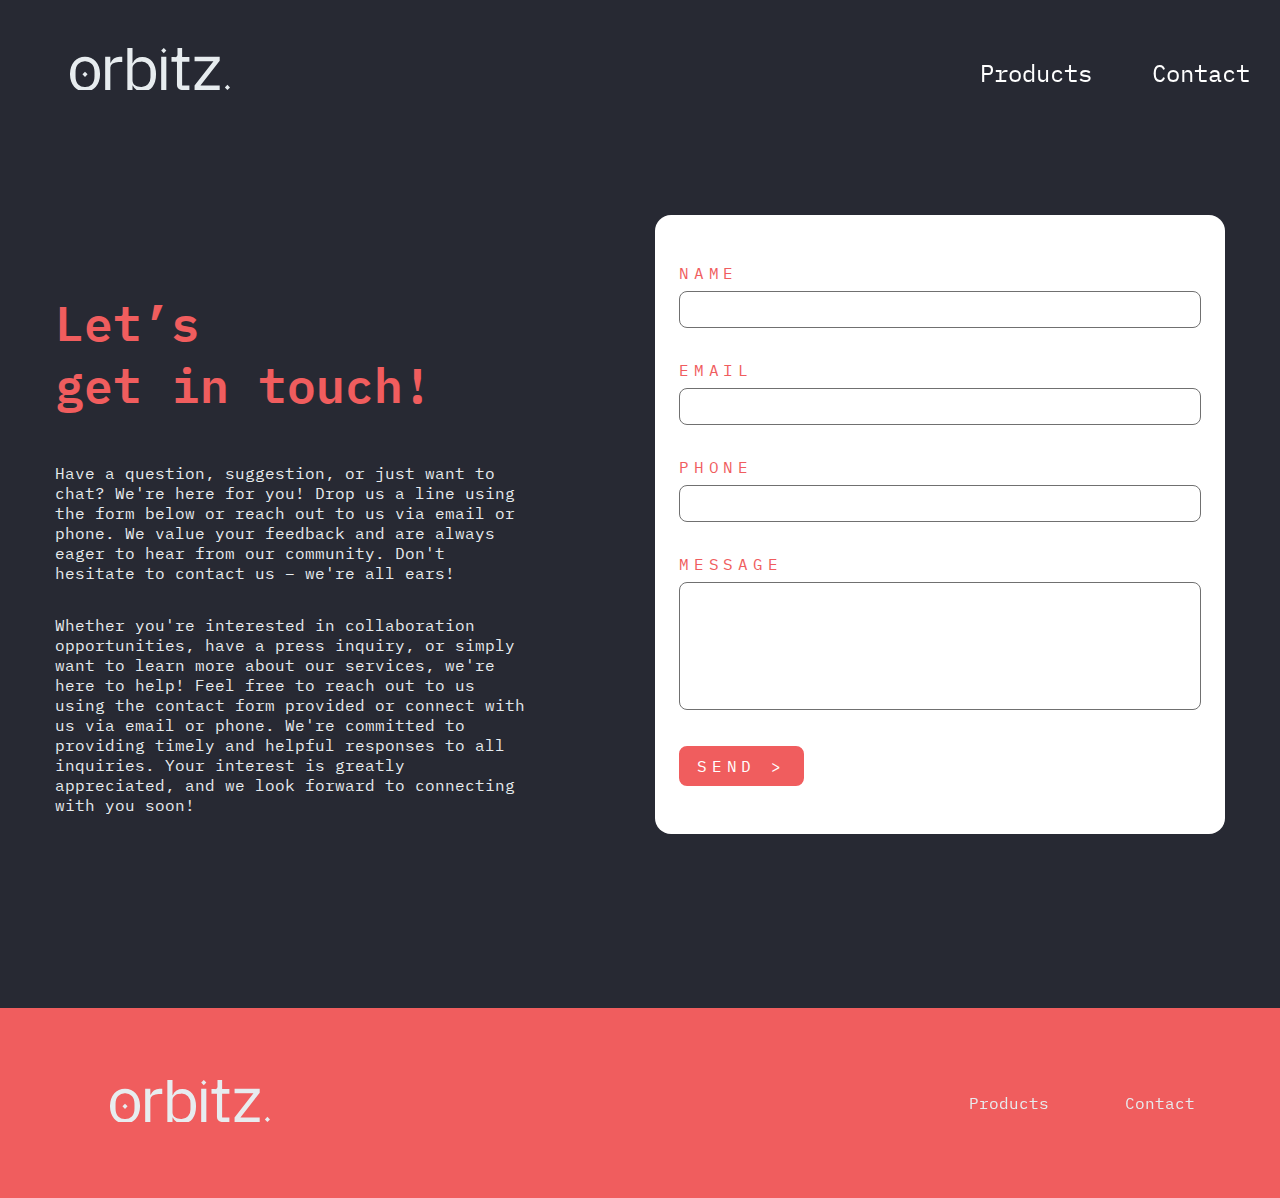
==== commit 070df729: "Content update" ====
--- a/contact.html
+++ b/contact.html
@@ -40,22 +40,26 @@
 
     <section id="contact-des">
         <div class="grid-con">
-            <h2 class="l-col-start-1 l-col-end-6 m-col-start-1 m-col-end-13 col-start-1 col-end-5" id="contact-page-head">Let’s<br>
+            <h2 class="l-col-start-1 l-col-end-6 m-col-start-1 m-col-end-13 col-start-1 col-end-5"
+                id="contact-page-head">Let’s<br>
                 get in touch!</h2>
 
             <p class="l-col-start-1 l-col-end-6 m-col-start-1 m-col-end-13 col-start-1 col-end-5 contact-page-des">
-                Indulge in the epitome of freshness with our meticulously selected fruits, handpicked at the peak of
-                ripeness to ensure unparalleled flavor in every drop. Each sip of our drink is a testament to our
-                unwavering commitment to quality, where succulent fruits are
+                Have a question, suggestion, or just want to chat? We're here for you! Drop us a line using the form
+                below or reach out to us via email or phone. We value your feedback and are always eager to hear from
+                our community. Don't hesitate to contact us – we're all ears!
             </p>
 
             <p class="l-col-start-1 l-col-end-6 m-col-start-1 m-col-end-13 col-start-1 col-end-5 contact-page-des">
-                Indulge in the epitome of freshness with our meticulously selected fruits, handpicked at the peak of
-                ripeness to ensure unparalleled flavor in every drop. Each sip of our drink is a testament to our
-                unwavering commitment to quality, where succulent fruits are
+                Whether you're interested in collaboration opportunities, have a press inquiry, or simply want to learn
+                more about our services, we're here to help! Feel free to reach out to us using the contact form
+                provided or connect with us via email or phone. We're committed to providing timely and helpful
+                responses to all inquiries. Your interest is greatly appreciated, and we look forward to connecting with
+                you soon!
             </p>
 
-            <div class="l-col-start-7 l-col-end-13 m-col-start-1 m-col-end-13 col-start-1 col-end-5" id="contact-form-contact">
+            <div class="l-col-start-7 l-col-end-13 m-col-start-1 m-col-end-13 col-start-1 col-end-5"
+                id="contact-form-contact">
                 <form>
                     <div>
                         <label for="name">Name</label>
@@ -86,11 +90,13 @@
 
     <footer>
         <div id="footer" class="grid-con">
-            <div id="logo" class="l-col-span-full l-col-start-1 l-col-end-4 m-col-span-full m-col-start-1 m-col-end-4 col-start-1 col-end-5">
+            <div id="logo"
+                class="l-col-span-full l-col-start-1 l-col-end-4 m-col-span-full m-col-start-1 m-col-end-4 col-start-1 col-end-5">
                 <a href="index.html"><img src="img/logo.svg" alt="logo"></a>
             </div>
 
-            <nav id="main-nav" class="l-col-start-10 l-col-end-13 m-col-span-full m-col-start-9 m-col-end-13 col-start-1 col-end-5">
+            <nav id="main-nav"
+                class="l-col-start-10 l-col-end-13 m-col-span-full m-col-start-9 m-col-end-13 col-start-1 col-end-5">
                 <div id="burger-con">
                     <ul>
                         <li>
--- a/css/main.css
+++ b/css/main.css
@@ -1,5 +1,3 @@
-
-
 :root {
     --main-orange: #F05D5E;
     --light-blue: #E7ECEF;
@@ -362,6 +360,62 @@
     transition: .3s ease-in-out;
 }
 
+
+#card-strawberry {
+    border-radius: 16px;
+    background-color: rgba(255, 255, 255, 0.5);
+    background-position: 0px 98px;
+    position: relative;
+    height: 286px;
+    margin-top: 72px;
+    transition: .3s ease-in-out;
+}
+
+#card-strawberry:hover img {
+    transform: scale(1.1);
+    transition: .3s ease-in-out;
+}
+
+#card-strawberry:hover h4 {
+    transform: translate3d(0, 10px, 0);
+    transition: .3s ease-in-out;
+}
+
+
+#card-grape {
+    border-radius: 16px;
+    background-color: rgba(255, 255, 255, 0.5);
+    background-position: 0px 98px;
+    position: relative;
+    height: 286px;
+    margin-top: 72px;
+    transition: .3s ease-in-out;
+}
+
+#card-grape:hover img {
+    transform: scale(1.1);
+    transition: .3s ease-in-out;
+}
+
+#card-grape:hover h4 {
+    transform: translate3d(0, 10px, 0);
+    transition: .3s ease-in-out;
+}
+
+
+
+#card-lemon2:hover img {
+    transform: scale(1.1);
+    transition: .3s ease-in-out;
+}
+
+#card-lemon2:hover h4 {
+    transform: translate3d(0, 16px, 0);
+    transition: .3s ease-in-out;
+}
+
+
+
 @media screen and (max-width: 1199px) {
     #card-lemon {
         border-radius: 16px;
@@ -371,10 +425,48 @@
         height: 208px;
         margin-top: 72px;
     }
+
+    #card-strawberry {
+        border-radius: 16px;
+        background-color: rgba(255, 255, 255, 0.5);
+        background-position: 0px 98px;
+        position: relative;
+        height: 208px;
+        margin-top: 72px;
+    }
+
+    #card-grape {
+        border-radius: 16px;
+        background-color: rgba(255, 255, 255, 0.5);
+        background-position: 0px 98px;
+        position: relative;
+        height: 208px;
+        margin-top: 72px;
+    }
 }
 
 @media screen and (max-width: 767px) {
     #card-lemon {
+        border-radius: 16px;
+        background-color: rgba(255, 255, 255, 0.5);
+        background-position: 0px 98px;
+        position: relative;
+        height: 279px;
+        margin-top: 72px;
+        margin-bottom: 48px;
+    }
+
+    #card-strawberry {
+        border-radius: 16px;
+        background-color: rgba(255, 255, 255, 0.5);
+        background-position: 0px 98px;
+        position: relative;
+        height: 279px;
+        margin-top: 72px;
+        margin-bottom: 48px;
+    }
+
+    #card-grape {
         border-radius: 16px;
         background-color: rgba(255, 255, 255, 0.5);
         background-position: 0px 98px;
@@ -451,20 +543,22 @@
     z-index: 1;
 }
 
+#card-strawberry img {
+    position: absolute;
+    margin-top: -100px;
+    z-index: 1;
+}
+
+#card-grape img {
+    position: absolute;
+    margin-top: -100px;
+    z-index: 1;
+}
+
 #card-lemon2 img {
     position: absolute;
     margin-top: -128px;
     z-index: 1;
-}
-
-#card-strawberry {
-    border-radius: 16px;
-    background-color: rgba(255, 255, 255, 0.5);
-}
-
-#card-grape {
-    border-radius: 16px;
-    background-color: rgba(255, 255, 255, 0.5);
 }
 
 .card-head {
@@ -897,14 +991,14 @@
 }
 
 @media screen and (max-width: 1199px) {
-    #contact-button-cta{
+    #contact-button-cta {
         margin-left: 250px;
         margin-right: 250px;
     }
 }
 
 @media screen and (max-width: 767px) {
-    #contact-button-cta{
+    #contact-button-cta {
         margin-left: 55px;
         margin-right: 55px;
     }
@@ -1071,22 +1165,25 @@
 
 
 
-nav{
+nav {
     background-color: rgba(255, 255, 255, 0.001);
     backdrop-filter: blur(8px);
     margin-top: 48px;
-  }
-  nav ul{
+}
+
+nav ul {
     width: 100%;
     list-style: none;
     display: flex;
     justify-content: flex-end;
     align-items: center;
-  }
-  nav li{
+}
+
+nav li {
     height: 50px;
-  }
-  nav a{
+}
+
+nav a {
     height: 100%;
     padding: 0 30px;
     font: normal normal 400 24px/32px IBM Plex Mono;
@@ -1094,14 +1191,15 @@
     display: flex;
     align-items: center;
     color: var(--white);
-  }
-  
-  nav li:first-child{
+}
+
+nav li:first-child {
     margin-right: auto;
-  }
-  .sidebar{
+}
+
+.sidebar {
     position: fixed;
-    top: 0; 
+    top: 0;
     right: 0;
     height: 100vh;
     width: 250px;
@@ -1113,61 +1211,164 @@
     flex-direction: column;
     align-items: flex-start;
     justify-content: flex-start;
-  }
-  .sidebar li{
+}
+
+.sidebar li {
     width: 100%;
-  }
-  .sidebar a{
+}
+
+.sidebar a {
     width: 100%;
     font: normal normal 400 24px/32px IBM Plex Mono;
-  }
-  .menu-button{
+}
+
+.menu-button {
     display: none;
-  }
-  @media(max-width: 800px){
-    .hideOnMobile{
-      display: none;
-    }
-    .menu-button{
-      display: block;
-    }
-  
-    .sidebar{
-      position: fixed;
-      top: 0; 
-      right: 0;
-      height: 172px;
-      width: 250px;
-      background-color: rgba(255, 255, 255, 0.15);
-      background-position: -48px;
-      box-shadow: -10px 0 10px rgba(0, 0, 0, 0.1);
-      list-style: none;
-      display: none;
-      flex-direction: column;
-      align-items: flex-start;
-      justify-content: flex-start;
-      margin-top: 0px;
-    }
-  }
-  @media(max-width: 400px){
-    .sidebar{
-      width: 100%;
-    }
-  
-    .sidebar{
-      position: fixed;
-      margin-top: 0px;
-      top: 0; 
-      right: 0;
-      height: 150px;
-      width: 250px;
-      background-color: rgba(255, 255, 255, 0.15);
-      background-position: -48px;
-      box-shadow: -10px 0 10px rgba(0, 0, 0, 0.1);
-      list-style: none;
-      display: none;
-      flex-direction: column;
-      align-items: flex-start;
-      justify-content: flex-start;
-    }
-  }+}
+
+@media(max-width: 800px) {
+    .hideOnMobile {
+        display: none;
+    }
+
+    .menu-button {
+        display: block;
+    }
+
+    .sidebar {
+        position: fixed;
+        top: 0;
+        right: 0;
+        height: 172px;
+        width: 250px;
+        background-color: rgba(255, 255, 255, 0.15);
+        background-position: -48px;
+        box-shadow: -10px 0 10px rgba(0, 0, 0, 0.1);
+        list-style: none;
+        display: none;
+        flex-direction: column;
+        align-items: flex-start;
+        justify-content: flex-start;
+        margin-top: 0px;
+    }
+}
+
+@media(max-width: 400px) {
+    .sidebar {
+        width: 100%;
+    }
+
+    .sidebar {
+        position: fixed;
+        margin-top: 0px;
+        top: 0;
+        right: 0;
+        height: 150px;
+        width: 250px;
+        background-color: rgba(255, 255, 255, 0.15);
+        background-position: -48px;
+        box-shadow: -10px 0 10px rgba(0, 0, 0, 0.1);
+        list-style: none;
+        display: none;
+        flex-direction: column;
+        align-items: flex-start;
+        justify-content: flex-start;
+    }
+}
+
+/* ============================================== */
+/* Lightbox */
+/* ============================================== */
+
+/* Styles for lightbox */
+.lightbox {
+    display: none;
+    position: fixed;
+    z-index: 1000;
+    top: 0;
+    left: 0;
+    width: 100%;
+    height: 100%;
+    background-color: rgba(0, 0, 0, 0.5);
+    /* Semi-transparent black background */
+}
+
+.lightbox-content {
+    position: absolute;
+    top: 50%;
+    left: 50%;
+    transform: translate(-50%, -50%);
+    background-color: white;
+    padding: 32px 48px;
+    border-radius: 16px;
+    text-align: center;
+}
+
+.lightbox-content p {
+    color: var(--bg-black);
+}
+
+.lightbox-content h2 {
+    margin-bottom: 32px;
+}
+
+.close-button {
+    position: absolute;
+    top: 10px;
+    right: 10px;
+    cursor: pointer;
+    font-size: 24px;
+    color: var(--main-orange);
+}
+
+@media screen and (max-width: 767px) {
+    .lightbox-content {
+        position: absolute;
+        top: 50%;
+        transform: translate(-50%, -50%);
+        background-color: white;
+        padding: 16px 32px;
+        border-radius: 16px;
+        text-align: center;
+        width: 90%;
+    }
+
+    .lightbox-content p {
+        color: var(--bg-black);
+        margin-bottom: 16px;
+        text-align: center;
+    }
+
+    .lightbox-content h2 {
+        margin-bottom: 24px;
+        font-size: 32px;
+        line-height: 48px;
+        text-align: center;
+    }
+}
+
+@media screen and (max-width: 1199px) {
+    .lightbox-content {
+        position: absolute;
+        top: 50%;
+        transform: translate(-50%, -50%);
+        background-color: white;
+        padding: 24px 48px;
+        border-radius: 16px;
+        text-align: center;
+        width: 96%;
+    }
+
+    .lightbox-content p {
+        color: var(--bg-black);
+        margin-bottom: 16px;
+        text-align: center;
+    }
+
+    .lightbox-content h2 {
+        margin-bottom: 24px;
+        font-size: 48px;
+        line-height: 48px;
+        text-align: center;
+    }
+}